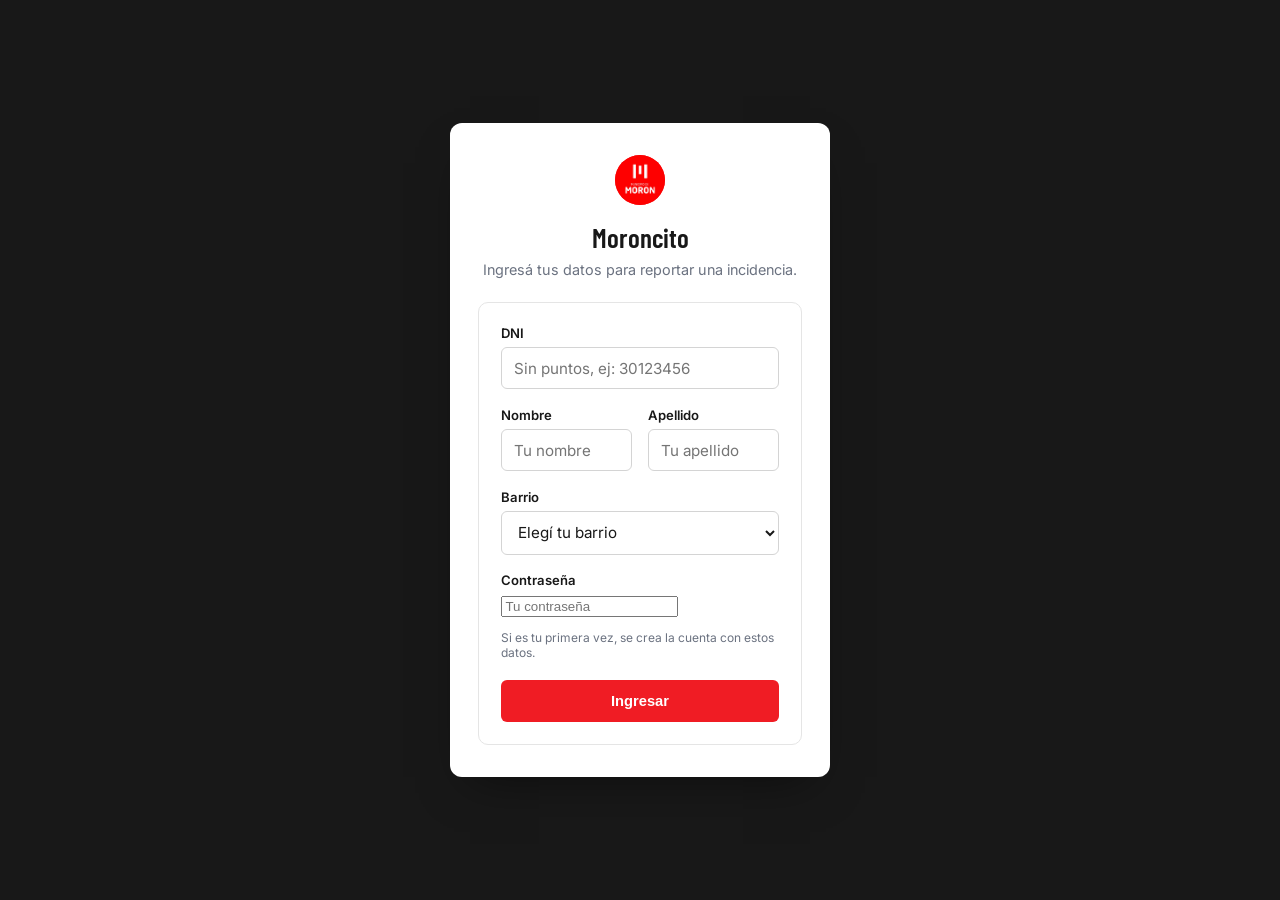
==== main/front/login.html @ 1cf8a953 "Add files via upload" ====
<!DOCTYPE html>
<html lang="es">
<head>
<meta charset="UTF-8">
<meta name="viewport" content="width=device-width, initial-scale=1, viewport-fit=cover">
<title>Moroncito · Ingresar</title>
<link rel="preconnect" href="https://fonts.googleapis.com">
<link href="https://fonts.googleapis.com/css2?family=Barlow+Condensed:wght@500;600;700&family=Inter:wght@400;500;600&display=swap" rel="stylesheet">
<link rel="stylesheet" href="style.css">
</head>
<body>

<section id="loginView" class="login-view">
  <div class="login-card">
    <div class="badge login-badge"><img src="img/MdM.jpg" alt="Logo Municipio de Morón"></div>
    <h1>Moroncito</h1>
    <p class="login-sub">Ingresá tus datos para reportar una incidencia.</p>

    <form id="formLogin" novalidate>
      <div class="campo">
        <label for="dni">DNI</label>
        <input type="text" id="dni" inputmode="numeric" placeholder="Sin puntos, ej: 30123456">
        <p class="error" id="errDni">Ingresá un DNI válido (7 u 8 números).</p>
      </div>
      <div class="fila">
        <div class="campo">
          <label for="loginNombre">Nombre</label>
          <input type="text" id="loginNombre" placeholder="Tu nombre">
          <p class="error" id="errNombre">Ingresá tu nombre.</p>
        </div>
        <div class="campo">
          <label for="loginApellido">Apellido</label>
          <input type="text" id="loginApellido" placeholder="Tu apellido">
          <p class="error" id="errApellido">Ingresá tu apellido.</p>
        </div>
      </div>
      <div class="campo">
        <label for="loginBarrio">Barrio</label>
        <select id="loginBarrio">
          <option value="" disabled selected>Elegí tu barrio</option>
          <option value="Morón">Morón</option>
          <option value="Castelar">Castelar</option>
          <option value="Haedo">Haedo</option>
          <option value="Villa Sarmiento">Villa Sarmiento</option>
          <option value="El Palomar">El Palomar</option>
        </select>
        <p class="error" id="errBarrio">Elegí tu barrio.</p>
      </div>
      <div class="campo">
        <label for="loginPass">Contraseña</label>
        <input type="password" id="loginPass" placeholder="Tu contraseña">
        <p class="error" id="errPass">Ingresá tu contraseña.</p>
      </div>
      <p class="login-nota">Si es tu primera vez, se crea la cuenta con estos datos.</p>
      <button type="submit" class="btn-enviar login-btn">Ingresar</button>
    </form>
  </div>
</section>

<script src="login.js"></script>
</body>
</html>
---- main/front/style.css ----
:root{
  --noche:#181818; --lienzo:#FFFFFF; --panel:#FFFFFF;
  --ambar:#F01C24; --verde:#1F7A4D; --alerta:#B0151B; --piedra:#6B7280;
  --font-h:'Barlow Condensed',system-ui,sans-serif;
  --font-b:'Inter',system-ui,sans-serif;
}
*{box-sizing:border-box}
html{scroll-behavior:smooth; height:100%}
@media (prefers-reduced-motion: reduce){html{scroll-behavior:auto}*{transition-duration:.001ms!important}}
body{margin:0;min-height:100%;font-family:var(--font-b);color:var(--noche);background:var(--lienzo);
  padding-top:env(safe-area-inset-top,0);padding-bottom:env(safe-area-inset-bottom,0)}
h1,h2,h3{font-family:var(--font-h);font-weight:600;margin:0}
p{margin:0}
a{color:inherit}
.wrap{max-width:840px;margin:0 auto;padding:0 1.25rem}

header{background:var(--noche);color:var(--lienzo);padding:1.1rem 0}
header .wrap{display:flex;align-items:center;gap:.8rem}
.sesion{margin-left:auto;text-align:right;font-size:.78rem;color:#C9CFD3;display:flex;flex-direction:column;gap:.25rem;align-items:flex-end}
.sesion button{background:none;border:1px solid #4A4A4A;color:#C9CFD3;font-size:.72rem;
  padding:.25rem .6rem;border-radius:999px;cursor:pointer}
.sesion button:hover{border-color:var(--ambar);color:var(--lienzo)}

.login-view{min-height:100vh;display:flex;align-items:center;justify-content:center;
  background:var(--noche);padding:1.5rem}
.login-card{background:var(--panel);border-radius:12px;padding:2rem 1.75rem;width:100%;max-width:380px;
  text-align:center;box-shadow:0 20px 45px -20px rgba(0,0,0,.5)}
.login-badge{width:64px;height:64px;margin:0 auto 1rem}
.login-card h1{font-size:1.7rem}
.login-sub{color:var(--piedra);font-size:.9rem;margin-top:.5rem;margin-bottom:1.5rem}
.login-card form{text-align:left}
.login-card .campo label{font-size:.82rem}
.login-btn{width:100%;margin-top:.3rem}
.login-nota{font-size:.75rem;color:var(--piedra);margin:-.3rem 0 1rem}
.badge{width:50px;height:50px;border-radius:50%;background:var(--ambar);overflow:hidden;flex-shrink:0}
.badge img{width:100%;height:100%;object-fit:cover;object-position:center 28%}
header h1{font-size:1.6rem;line-height:1}
header p{font-size:.78rem;color:#C9CFD3;margin-top:.15rem}

.hero{padding:2.6rem 0 1.8rem}
.hero h2{font-size:clamp(1.7rem,4.5vw,2.3rem);line-height:1.2;max-width:26ch}
.hero p{margin-top:.9rem;color:var(--piedra);max-width:52ch;font-size:1.02rem}
.hero a.cta{display:inline-block;margin-top:1.4rem;background:var(--ambar);color:#1B2A33;
  padding:.75rem 1.4rem;border-radius:6px;font-weight:600;font-size:.92rem}

.linea{height:1px;background:#E5E5E5;max-width:840px;margin:0 auto}

section.bloque{padding:2.2rem 0}
.bloque h3{font-size:1.4rem;margin-bottom:.3rem}
.bloque .sub{color:var(--piedra);font-size:.92rem;margin-bottom:1.3rem}

.categorias{display:flex;flex-wrap:wrap;gap:.5rem;margin-bottom:1.3rem}
.cat-pill{display:inline-flex}
.cat-pill input{position:absolute;opacity:0;pointer-events:none}
.cat-pill label{cursor:pointer;padding:.5rem .95rem;border:1px solid #D4D4D4;border-radius:999px;
  font-size:.85rem;color:var(--noche);background:var(--panel)}
.cat-pill input:checked + label{background:var(--ambar);color:var(--lienzo);border-color:var(--ambar)}
.cat-pill input:focus-visible + label{outline:2px solid var(--ambar);outline-offset:2px}

form{background:var(--panel);border:1px solid #E5E5E5;border-radius:10px;padding:1.4rem}
.campo{margin-bottom:1.1rem}
.campo label{display:block;font-size:.85rem;font-weight:600;margin-bottom:.4rem}
.campo .opt{font-weight:400;color:var(--piedra)}
input[type=text],textarea{width:100%;font-family:var(--font-b);font-size:.95rem;padding:.65rem .75rem;
  border:1px solid #D4D4D4;border-radius:6px;background:#fff;color:var(--noche)}
select{width:100%;font-family:var(--font-b);font-size:.95rem;padding:.65rem .75rem;
  border:1px solid #D4D4D4;border-radius:6px;background:#fff;color:var(--noche)}
select:invalid{color:var(--piedra)}
input:focus-visible,textarea:focus-visible{outline:2px solid var(--ambar);outline-offset:1px}
textarea{resize:vertical;min-height:5.5rem}
.fila{display:grid;grid-template-columns:1fr 1fr;gap:1rem}
@media (max-width:560px){.fila{grid-template-columns:1fr}}
.btn-enviar{background:var(--ambar);color:var(--lienzo);border:none;padding:.8rem 1.5rem;
  border-radius:6px;font-weight:600;font-size:.92rem;cursor:pointer}
.btn-enviar:hover{background:var(--alerta)}
.btn-enviar:focus-visible{outline:2px solid var(--noche);outline-offset:2px}
.error{color:var(--alerta);font-size:.82rem;margin-top:.35rem;display:none}
.aviso{display:none;margin-top:1rem;padding:.85rem 1rem;border-radius:6px;background:#EAF1EC;
  border:1px solid var(--verde);color:#1F3A31;font-size:.9rem}

.lista{list-style:none;margin:0;padding:0;display:flex;flex-direction:column;gap:.7rem}
.item{background:var(--panel);border:1px solid #E5E5E5;border-radius:8px;padding:1rem 1.1rem}
.item-top{display:flex;justify-content:space-between;gap:.6rem;align-items:baseline;flex-wrap:wrap}
.item h4{font-family:var(--font-b);font-size:.98rem;font-weight:600}
.tag{font-size:.7rem;text-transform:uppercase;letter-spacing:.03em;color:var(--piedra)}
.estado{font-size:.72rem;padding:.2rem .55rem;border-radius:999px;background:#F0F0F0;color:#4A4A4A;white-space:nowrap}
.item .desc{color:var(--piedra);font-size:.88rem;margin-top:.4rem}
.item .meta{font-size:.78rem;color:#8A8A8A;margin-top:.5rem}
.vacio{color:var(--piedra);font-size:.92rem;font-style:italic}

footer{background:var(--ambar);color:#FFECEC;text-align:center;padding:1.6rem 1rem;font-size:.8rem;margin-top:1rem}
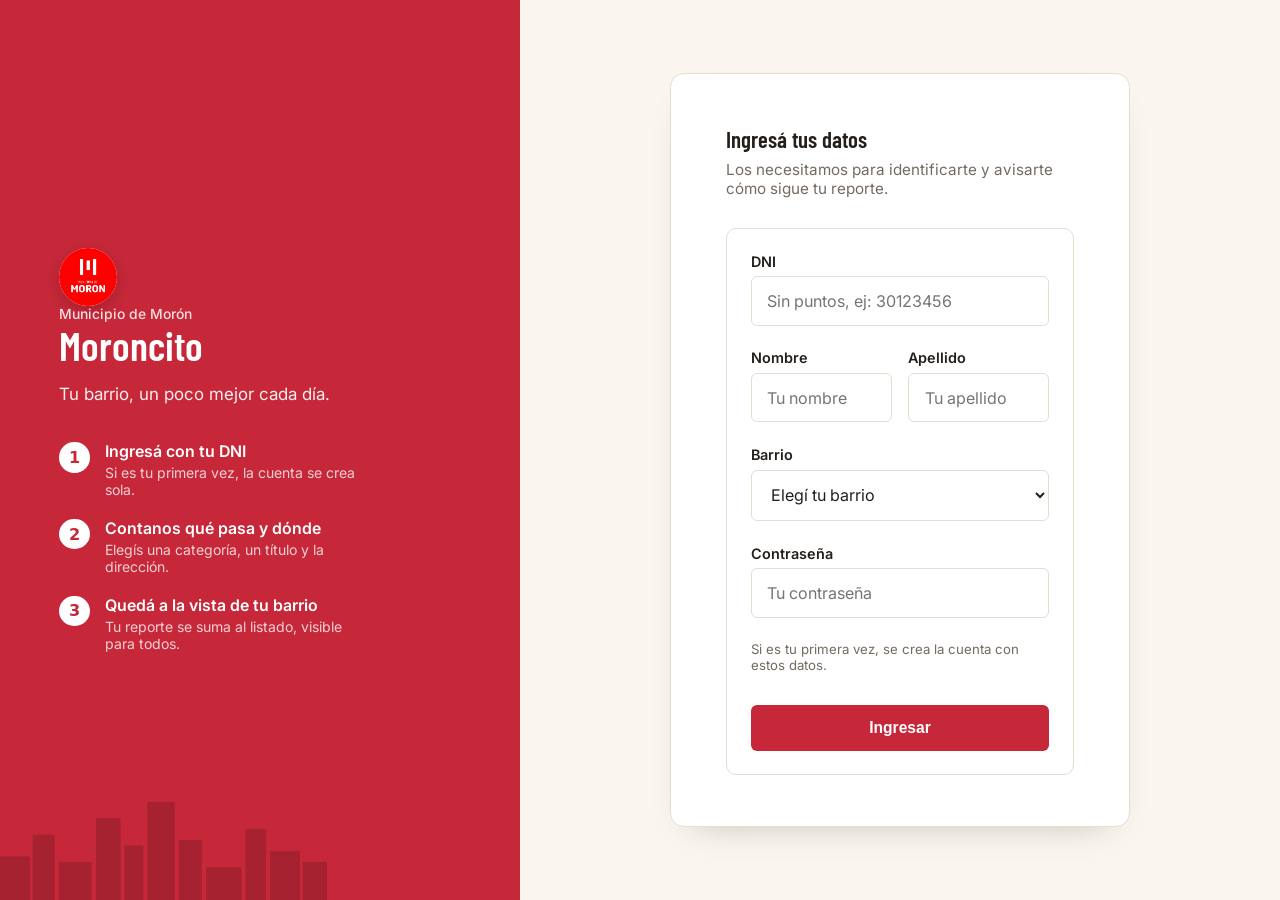
==== commit 3ec2baae: "Add files via upload" ====
--- a/main/front/login.html
+++ b/main/front/login.html
@@ -4,6 +4,7 @@
 <meta charset="UTF-8">
 <meta name="viewport" content="width=device-width, initial-scale=1, viewport-fit=cover">
 <title>Moroncito · Ingresar</title>
+<link rel="icon" type="image/png" href="./img/icono_moron.webp">
 <link rel="preconnect" href="https://fonts.googleapis.com">
 <link href="https://fonts.googleapis.com/css2?family=Barlow+Condensed:wght@500;600;700&family=Inter:wght@400;500;600&display=swap" rel="stylesheet">
 <link rel="stylesheet" href="style.css">
@@ -11,10 +12,55 @@
 <body>
 
 <section id="loginView" class="login-view">
+
+  <div class="login-brand">
+    <div class="login-emblem"><img src="img/MdM.jpg" alt="Logo Municipio de Morón"></div>
+    <p class="login-eyebrow">Municipio de Morón</p>
+    <h1>Moroncito</h1>
+    <p class="login-tagline">Tu barrio, un poco mejor cada día.</p>
+
+    <ol class="pasos">
+      <li>
+        <span class="paso-num">1</span>
+        <div>
+          <strong>Ingresá con tu DNI</strong>
+          <p>Si es tu primera vez, la cuenta se crea sola.</p>
+        </div>
+      </li>
+      <li>
+        <span class="paso-num">2</span>
+        <div>
+          <strong>Contanos qué pasa y dónde</strong>
+          <p>Elegís una categoría, un título y la dirección.</p>
+        </div>
+      </li>
+      <li>
+        <span class="paso-num">3</span>
+        <div>
+          <strong>Quedá a la vista de tu barrio</strong>
+          <p>Tu reporte se suma al listado, visible para todos.</p>
+        </div>
+      </li>
+    </ol>
+
+    <svg class="login-skyline" viewBox="0 0 600 220" preserveAspectRatio="xMidYMax slice" aria-hidden="true">
+      <rect x="0" y="140" width="55" height="80"></rect>
+      <rect x="60" y="100" width="40" height="120"></rect>
+      <rect x="108" y="150" width="60" height="70"></rect>
+      <rect x="176" y="70" width="45" height="150"></rect>
+      <rect x="228" y="120" width="35" height="100"></rect>
+      <rect x="270" y="40" width="50" height="180"></rect>
+      <rect x="328" y="110" width="42" height="110"></rect>
+      <rect x="378" y="160" width="65" height="60"></rect>
+      <rect x="450" y="90" width="38" height="130"></rect>
+      <rect x="495" y="130" width="55" height="90"></rect>
+      <rect x="555" y="150" width="45" height="70"></rect>
+    </svg>
+  </div>
+
   <div class="login-card">
-    <div class="badge login-badge"><img src="img/MdM.jpg" alt="Logo Municipio de Morón"></div>
-    <h1>Moroncito</h1>
-    <p class="login-sub">Ingresá tus datos para reportar una incidencia.</p>
+    <h2 class="login-card-title">Ingresá tus datos</h2>
+    <p class="login-card-sub">Los necesitamos para identificarte y avisarte cómo sigue tu reporte.</p>
 
     <form id="formLogin" novalidate>
       <div class="campo">
--- a/main/front/style.css
+++ b/main/front/style.css
@@ -1,13 +1,13 @@
 :root{
-  --noche:#181818; --lienzo:#FFFFFF; --panel:#FFFFFF;
-  --ambar:#F01C24; --verde:#1F7A4D; --alerta:#B0151B; --piedra:#6B7280;
+  --noche:#241F1A; --lienzo:#FFFFFF; --papel:#FAF6EF; --panel:#FFFFFF;
+  --ambar:#C62839; --ambar-oscuro:#9E1F2C; --verde:#2F7A55; --alerta:#9A2130; --piedra:#746B5F; --linea:#E6DDCF;
   --font-h:'Barlow Condensed',system-ui,sans-serif;
   --font-b:'Inter',system-ui,sans-serif;
 }
 *{box-sizing:border-box}
-html{scroll-behavior:smooth; height:100%}
+html{scroll-behavior:smooth; height:100%; font-size:106%}
 @media (prefers-reduced-motion: reduce){html{scroll-behavior:auto}*{transition-duration:.001ms!important}}
-body{margin:0;min-height:100%;font-family:var(--font-b);color:var(--noche);background:var(--lienzo);
+body{margin:0;min-height:100%;font-family:var(--font-b);color:var(--noche);background:var(--papel);
   padding-top:env(safe-area-inset-top,0);padding-bottom:env(safe-area-inset-bottom,0)}
 h1,h2,h3{font-family:var(--font-h);font-weight:600;margin:0}
 p{margin:0}
@@ -16,34 +16,80 @@
 
 header{background:var(--noche);color:var(--lienzo);padding:1.1rem 0}
 header .wrap{display:flex;align-items:center;gap:.8rem}
-.sesion{margin-left:auto;text-align:right;font-size:.78rem;color:#C9CFD3;display:flex;flex-direction:column;gap:.25rem;align-items:flex-end}
-.sesion button{background:none;border:1px solid #4A4A4A;color:#C9CFD3;font-size:.72rem;
+.sesion{margin-left:auto;text-align:right;font-size:.78rem;color:#CBC2B6;display:flex;flex-direction:column;gap:.25rem;align-items:flex-end}
+.sesion button{background:none;border:1px solid #4A423A;color:#CBC2B6;font-size:.72rem;
   padding:.25rem .6rem;border-radius:999px;cursor:pointer}
 .sesion button:hover{border-color:var(--ambar);color:var(--lienzo)}
-
-.login-view{min-height:100vh;display:flex;align-items:center;justify-content:center;
-  background:var(--noche);padding:1.5rem}
-.login-card{background:var(--panel);border-radius:12px;padding:2rem 1.75rem;width:100%;max-width:380px;
-  text-align:center;box-shadow:0 20px 45px -20px rgba(0,0,0,.5)}
-.login-badge{width:64px;height:64px;margin:0 auto 1rem}
-.login-card h1{font-size:1.7rem}
-.login-sub{color:var(--piedra);font-size:.9rem;margin-top:.5rem;margin-bottom:1.5rem}
-.login-card form{text-align:left}
-.login-card .campo label{font-size:.82rem}
-.login-btn{width:100%;margin-top:.3rem}
-.login-nota{font-size:.75rem;color:var(--piedra);margin:-.3rem 0 1rem}
 .badge{width:50px;height:50px;border-radius:50%;background:var(--ambar);overflow:hidden;flex-shrink:0}
 .badge img{width:100%;height:100%;object-fit:cover;object-position:center 28%}
 header h1{font-size:1.6rem;line-height:1}
-header p{font-size:.78rem;color:#C9CFD3;margin-top:.15rem}
+header p{font-size:.78rem;color:#CBC2B6;margin-top:.15rem}
 
-.hero{padding:2.6rem 0 1.8rem}
+/* ---------- Login: panel institucional + formulario ---------- */
+.login-view{min-height:100vh;display:flex;flex-direction:column;background:var(--papel)}
+
+.login-brand{
+  background:var(--ambar);color:var(--lienzo);position:relative;overflow:hidden;
+  padding:2.25rem 1.5rem 2rem;display:flex;flex-direction:column;align-items:center;text-align:center;gap:.6rem;
+}
+.login-emblem{width:58px;height:58px;border-radius:50%;background:var(--lienzo);flex-shrink:0;
+  display:flex;align-items:center;justify-content:center;overflow:hidden;box-shadow:0 4px 14px rgba(0,0,0,.18)}
+.login-emblem img{width:100%;height:100%;object-fit:cover;object-position:center 28%}
+.login-eyebrow{font-size:.82rem;color:rgba(255,255,255,.85);font-weight:500}
+.login-brand h1{font-size:clamp(2rem,7vw,2.4rem);color:var(--lienzo);line-height:1;margin-top:-.1rem}
+.login-tagline{color:rgba(255,255,255,.92);font-size:.95rem;max-width:34ch;margin-top:.15rem}
+
+.pasos{display:none}
+.login-skyline{display:none}
+
+.login-card{
+  background:var(--panel);border:1px solid var(--linea);border-radius:14px;
+  padding:2.25rem 1.5rem;width:100%;max-width:460px;margin:-1.25rem auto 2rem;
+  box-shadow:0 16px 34px -24px rgba(36,31,26,.35);position:relative;z-index:1;
+}
+.login-card-title{font-size:1.35rem}
+.login-card-sub{color:var(--piedra);font-size:.9rem;margin-top:.45rem;margin-bottom:1.75rem;max-width:40ch}
+.login-card form{text-align:left}
+.login-card .campo{margin-bottom:1.4rem}
+.login-card .campo label{font-size:.85rem}
+.login-btn{width:100%;margin-top:.6rem;padding:.9rem 1.5rem}
+.login-nota{font-size:.78rem;color:var(--piedra);margin:0 0 1.3rem}
+
+@media (min-width:900px){
+  .login-view{flex-direction:row;align-items:stretch}
+  .login-brand{
+    flex:0 0 44%;max-width:520px;padding:4rem 3.5rem;align-items:flex-start;text-align:left;
+    justify-content:center;gap:0;
+  }
+  .login-eyebrow{margin-bottom:.3rem}
+  .login-brand h1{margin-bottom:.9rem}
+  .login-tagline{max-width:30ch;font-size:1rem}
+  .pasos{list-style:none;margin:2.25rem 0 0;padding:0;display:flex;flex-direction:column;gap:1.2rem;max-width:32ch}
+  .pasos li{display:flex;gap:.9rem;align-items:flex-start}
+  .paso-num{flex-shrink:0;width:1.8rem;height:1.8rem;border-radius:50%;background:var(--lienzo);
+    color:var(--ambar);font-family:var(--font-h);font-weight:700;font-size:.95rem;
+    display:flex;align-items:center;justify-content:center}
+  .pasos strong{display:block;color:var(--lienzo);font-size:.94rem;font-weight:600}
+  .pasos p{color:rgba(255,255,255,.78);font-size:.83rem;margin-top:.2rem;max-width:30ch}
+  .login-skyline{display:block;position:absolute;left:0;right:0;bottom:0;height:120px;
+    fill:rgba(0,0,0,.16);z-index:0;pointer-events:none}
+
+  .login-card{flex:1;align-self:center;margin:2rem auto;padding:3rem 3.25rem}
+}
+
+body.app-view{
+  background-color:var(--papel);
+  background-image:radial-gradient(var(--linea) 1px, transparent 1px);
+  background-size:22px 22px;
+}
+
+.hero{padding:2.8rem 0 2rem}
 .hero h2{font-size:clamp(1.7rem,4.5vw,2.3rem);line-height:1.2;max-width:26ch}
 .hero p{margin-top:.9rem;color:var(--piedra);max-width:52ch;font-size:1.02rem}
-.hero a.cta{display:inline-block;margin-top:1.4rem;background:var(--ambar);color:#1B2A33;
+.hero a.cta{display:inline-block;margin-top:1.4rem;background:var(--ambar);color:var(--lienzo);
   padding:.75rem 1.4rem;border-radius:6px;font-weight:600;font-size:.92rem}
 
-.linea{height:1px;background:#E5E5E5;max-width:840px;margin:0 auto}
+.linea{height:1px;background:var(--linea);max-width:840px;margin:0 auto}
 
 section.bloque{padding:2.2rem 0}
 .bloque h3{font-size:1.4rem;margin-bottom:.3rem}
@@ -52,40 +98,65 @@
 .categorias{display:flex;flex-wrap:wrap;gap:.5rem;margin-bottom:1.3rem}
 .cat-pill{display:inline-flex}
 .cat-pill input{position:absolute;opacity:0;pointer-events:none}
-.cat-pill label{cursor:pointer;padding:.5rem .95rem;border:1px solid #D4D4D4;border-radius:999px;
+.cat-pill label{cursor:pointer;padding:.5rem .95rem;border:1px solid var(--linea);border-radius:999px;
   font-size:.85rem;color:var(--noche);background:var(--panel)}
 .cat-pill input:checked + label{background:var(--ambar);color:var(--lienzo);border-color:var(--ambar)}
 .cat-pill input:focus-visible + label{outline:2px solid var(--ambar);outline-offset:2px}
 
-form{background:var(--panel);border:1px solid #E5E5E5;border-radius:10px;padding:1.4rem}
+form{background:var(--panel);border:1px solid var(--linea);border-radius:10px;padding:1.4rem}
 .campo{margin-bottom:1.1rem}
 .campo label{display:block;font-size:.85rem;font-weight:600;margin-bottom:.4rem}
 .campo .opt{font-weight:400;color:var(--piedra)}
-input[type=text],textarea{width:100%;font-family:var(--font-b);font-size:.95rem;padding:.65rem .75rem;
-  border:1px solid #D4D4D4;border-radius:6px;background:#fff;color:var(--noche)}
-select{width:100%;font-family:var(--font-b);font-size:.95rem;padding:.65rem .75rem;
-  border:1px solid #D4D4D4;border-radius:6px;background:#fff;color:var(--noche)}
+input[type=text],input[type=password],textarea{width:100%;font-family:var(--font-b);font-size:.95rem;padding:.8rem .9rem;
+  border:1px solid var(--linea);border-radius:6px;background:#fff;color:var(--noche)}
+select{width:100%;font-family:var(--font-b);font-size:.95rem;padding:.8rem .9rem;
+  border:1px solid var(--linea);border-radius:6px;background:#fff;color:var(--noche)}
 select:invalid{color:var(--piedra)}
-input:focus-visible,textarea:focus-visible{outline:2px solid var(--ambar);outline-offset:1px}
+input:focus-visible,select:focus-visible,textarea:focus-visible{outline:2px solid var(--ambar);outline-offset:1px}
 textarea{resize:vertical;min-height:5.5rem}
 .fila{display:grid;grid-template-columns:1fr 1fr;gap:1rem}
 @media (max-width:560px){.fila{grid-template-columns:1fr}}
 .btn-enviar{background:var(--ambar);color:var(--lienzo);border:none;padding:.8rem 1.5rem;
   border-radius:6px;font-weight:600;font-size:.92rem;cursor:pointer}
-.btn-enviar:hover{background:var(--alerta)}
+.btn-enviar:hover{background:var(--ambar-oscuro)}
 .btn-enviar:focus-visible{outline:2px solid var(--noche);outline-offset:2px}
 .error{color:var(--alerta);font-size:.82rem;margin-top:.35rem;display:none}
 .aviso{display:none;margin-top:1rem;padding:.85rem 1rem;border-radius:6px;background:#EAF1EC;
   border:1px solid var(--verde);color:#1F3A31;font-size:.9rem}
 
+.reportes-encabezado{display:flex;justify-content:space-between;align-items:flex-end;gap:1rem;flex-wrap:wrap;margin-bottom:1.1rem}
+.reportes-resumen{font-size:.85rem;color:var(--piedra);background:var(--panel);border:1px solid var(--linea);
+  padding:.5rem .9rem;border-radius:999px;white-space:nowrap}
+.reportes-controles{display:flex;flex-direction:column;gap:.7rem;margin-bottom:1.2rem}
+#buscador{width:100%;font-family:var(--font-b);font-size:.92rem;padding:.7rem .9rem;
+  border:1px solid var(--linea);border-radius:6px;background:var(--panel);color:var(--noche)}
+#buscador:focus-visible{outline:2px solid var(--ambar);outline-offset:1px}
+.filtros{display:flex;flex-wrap:wrap;gap:.45rem}
+.chip-filtro{font-family:var(--font-b);font-size:.8rem;padding:.4rem .85rem;border-radius:999px;
+  border:1px solid var(--linea);background:var(--panel);color:var(--piedra);cursor:pointer}
+.chip-filtro:hover{border-color:var(--ambar);color:var(--noche)}
+.chip-filtro.activo{background:var(--noche);color:var(--lienzo);border-color:var(--noche)}
+
 .lista{list-style:none;margin:0;padding:0;display:flex;flex-direction:column;gap:.7rem}
-.item{background:var(--panel);border:1px solid #E5E5E5;border-radius:8px;padding:1rem 1.1rem}
-.item-top{display:flex;justify-content:space-between;gap:.6rem;align-items:baseline;flex-wrap:wrap}
-.item h4{font-family:var(--font-b);font-size:.98rem;font-weight:600}
+.item{background:var(--panel);border:1px solid var(--linea);border-radius:8px;overflow:hidden}
+.item-top{all:revert;box-sizing:border-box;display:flex;align-items:center;gap:.85rem;width:100%;
+  background:none;border:none;padding:.9rem 1.1rem;font-family:var(--font-b);color:var(--noche);
+  text-align:left;cursor:pointer}
+.item-icono{flex-shrink:0;width:2.2rem;height:2.2rem;border-radius:50%;background:#F1ECE1;
+  color:var(--ambar);display:flex;align-items:center;justify-content:center}
+.item-icono svg{width:1.15rem;height:1.15rem;fill:none;stroke:currentColor;stroke-width:1.7;
+  stroke-linecap:round;stroke-linejoin:round}
+.item-texto{flex:1;min-width:0;display:flex;flex-direction:column;gap:.15rem}
+.item-titulo{font-size:.98rem;font-weight:600}
 .tag{font-size:.7rem;text-transform:uppercase;letter-spacing:.03em;color:var(--piedra)}
-.estado{font-size:.72rem;padding:.2rem .55rem;border-radius:999px;background:#F0F0F0;color:#4A4A4A;white-space:nowrap}
-.item .desc{color:var(--piedra);font-size:.88rem;margin-top:.4rem}
-.item .meta{font-size:.78rem;color:#8A8A8A;margin-top:.5rem}
+.estado{font-size:.72rem;padding:.2rem .55rem;border-radius:999px;background:#F1ECE1;color:#4A423A;
+  white-space:nowrap;flex-shrink:0}
+.item .meta{font-size:.78rem;color:#948B7E}
+.item-chevron{font-size:1.3rem;color:var(--piedra);flex-shrink:0;transition:transform .15s ease}
+.item.abierto .item-chevron{transform:rotate(90deg);color:var(--ambar)}
+.item-detalle{display:none;padding:0 1.1rem 1rem calc(1.1rem + 2.2rem + .85rem)}
+.item.abierto .item-detalle{display:block}
+.item-detalle p{color:var(--piedra);font-size:.88rem}
 .vacio{color:var(--piedra);font-size:.92rem;font-style:italic}
 
-footer{background:var(--ambar);color:#FFECEC;text-align:center;padding:1.6rem 1rem;font-size:.8rem;margin-top:1rem}+footer{background:var(--ambar);color:#FDEAEC;text-align:center;padding:1.6rem 1rem;font-size:.8rem;margin-top:1rem}
